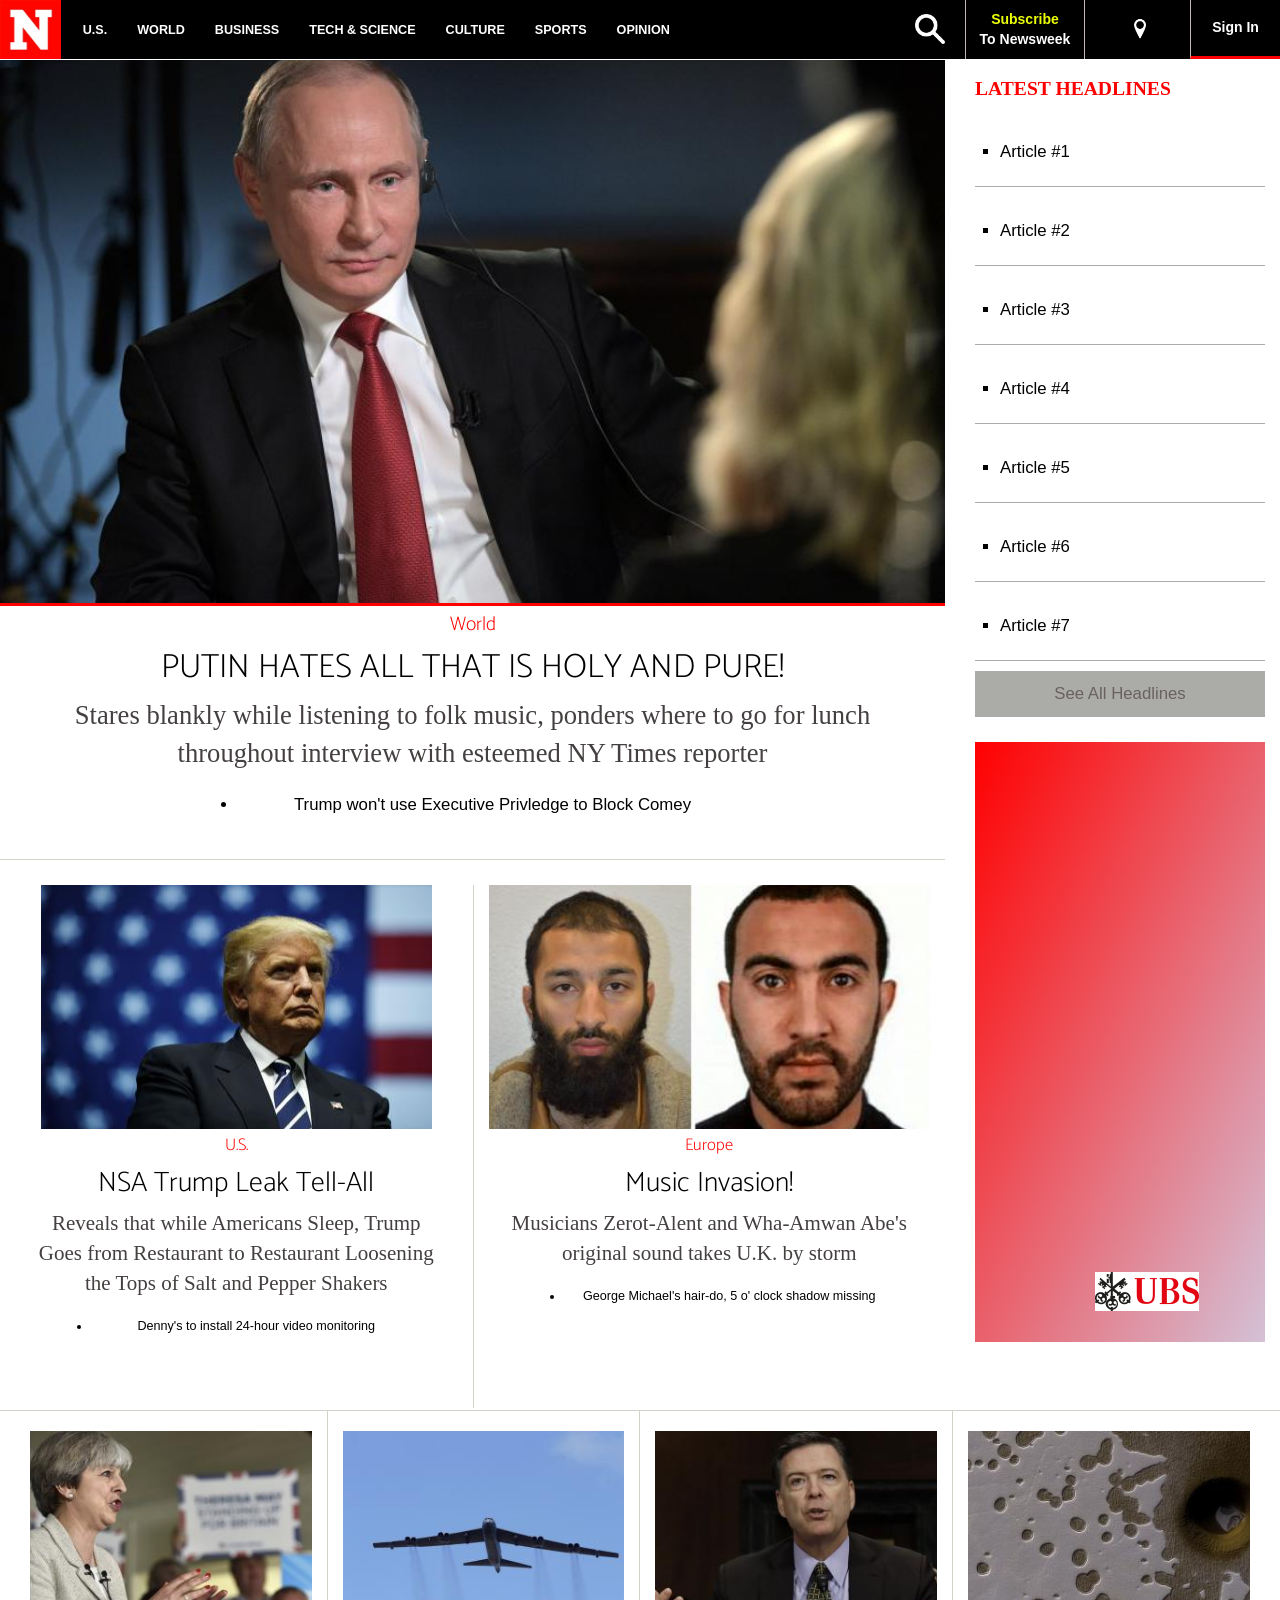
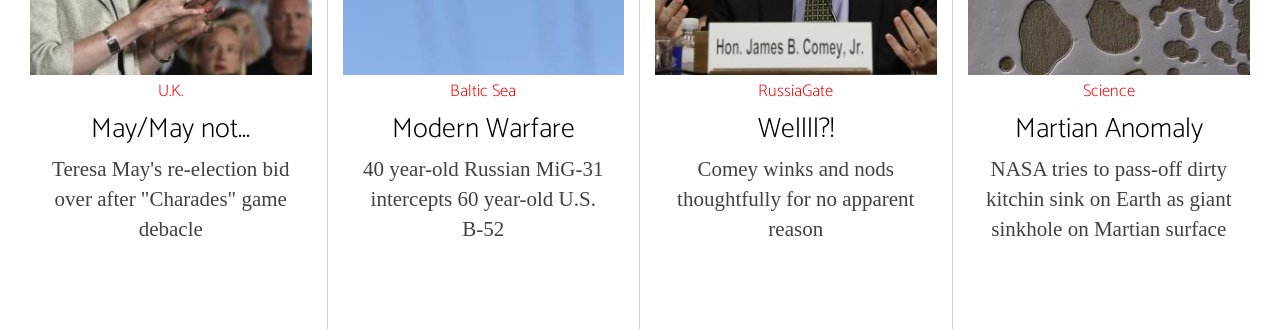
==== HTML/index_Res.html @ 5da63835 "File modified 9/12/2017 for resume" ====
<!DOCTYPE html>
<html lang="en">
  <head>
    <meta charset="utf-8">
    <meta http-equiv="X-UA-Compatible" content="IE=edge">
    <meta name="viewport" content="width=device-width, initial-scale=1">
    <title>Neil's Newsweek Clone</title>
    <link href="../CSS/normalize.css" type="text/css" rel="stylesheet" />
	<!--<link href="../CSS/mainNWK.css" type="text/css" rel="stylesheet" />-->   
    <!--<link href="https://maxcdn.bootstrapcdn.com/bootstrap/3.3.7/css/bootstrap.min.css" rel="stylesheet">-->
    <!--<link href="../../../bootstrap-3.3.7-dist/css/bootstrap.min.css" rel="stylesheet">-->
    <link href="../CSS/bootstrap.min.css" rel="stylesheet">
    <link href="../CSS/mainNWK.css" type="text/css" rel="stylesheet" /> 
    <link href="https://fonts.googleapis.com/css?family=Josefin+Sans" rel="stylesheet">
    <link href="https://fonts.googleapis.com/css?family=Catamaran:900|Tangerine" rel="stylesheet">
    <link rel="stylesheet" type="text/css" media="(max-width: 1200px)" href="../CSS/nswk1200.css" />
    <link rel="stylesheet" type="text/css" media="(max-width: 992px)" href="../CSS/nswk992.css" />
    <link rel="stylesheet" type="text/css" media="(max-width: 768px)" href="../CSS/nswk768.css" />
  </head>
  <body>
    <div class="col-md-12 col-lg-12" id="nav_bar">      
        <div class="mycol-10pct" id="logo_box">
            <div class="logo">
                <img id="logo_small" src="../IMAGES/sml_logoC.jpg" />
            </div>
            <div class="logo_full">
                <img id="logo_big" src="../IMAGES/big_logo.png" />
            </div>
        </div>
        <div class="hdr">
                <ul class="nav1">
                    <li class="clr1">U.S.</li>
                    <li class="clr2">WORLD</li>
                    <li class="clr2">BUSINESS</li>
                    <li class="clr2">TECH & SCIENCE</li>
                    <li class="clr2">CULTURE</li>
                    <li class="clr2">SPORTS</li>
                    <li class="clr2">OPINION</li>
                </ul>
        </div>
        <div class="hdr2">
                <div class="icons2" id="lines_icon">
                    <img class="scaled2" src="../IMAGES/lines.png" />
                </div>
                <ul class="rt_clicks">
                    <li class="clr3">Sign In</li>
                </ul>
                <div class="icons2" id="position_icon">
                    <img class="scaled2" src="../IMAGES/position.png" />
                </div>
                <ul class="rt_clicks">
                    <li class="clr4"><span id="ylw">Subscribe</span><br />To Newsweek</li>
                </ul>
                <div class="icons2" id="srch_icon">
                    <img class="scaled2" src="../IMAGES/srch.png" />
                </div>
        </div>        
    </div>
    <article class="col-md-9 col-lg-9" id="article_area">
        <div class="image1 col-md-12 col-lg-12" id="image1_area">
            <!--<img class="image1" src="../IMAGES/image1a.jpg" />-->
        </div>
        <div class="col-md-12 col-lg-12" id="title1_area">
            <div id="title1_hdr">
                World
            </div>
            <div id="title1_hdln">
                PUTIN HATES ALL THAT IS HOLY AND PURE!
            </div>
            <div id="title1_desc">
                Stares blankly while listening to folk music, ponders where 
                to go for lunch throughout interview with esteemed NY Times reporter
            </div>
            <div class="sub_hdln">
                <ul class="sub_hdln1">
                    <li>Trump won't use Executive Privledge to Block Comey</li>
                </ul>
            </div>
        </div>    
    <div class="col-xs-12 col-sm-6 col-md-6 col-lg-6">
        <div class="image2 col-md-12 col-lg-12" id="image2_area">
        </div>
        <div class="col-xs-12 col-sm-12 col-md-12 col-lg-12" id="title2_area">
            <div id="title2_hdr">
                U.S.
            </div>
            <div id="title2_hdln">
                NSA Trump Leak Tell-All
            </div>
            <div id="title2_desc">
                Reveals that while Americans Sleep, Trump Goes from Restaurant
                to Restaurant Loosening the Tops of Salt and Pepper Shakers
            </div>
            <div class="sub_hdln2">
                <ul class="sub_hdln21">
                    <li>Denny's to install 24-hour video monitoring</li>
                </ul>
            </div>
        </div> 
    </div>    
    <div class="col-xs-12 col-sm-6 col-md-6 col-lg-6 im23">
        <div class="image3 col-md-12 col-lg-12" id="image3_area">
        </div>
        <div class="col-xs-12 col-sm-12 col-md-12 col-lg-12" id="title2_area">
            <div id="title2_hdr">
                Europe
            </div>
            <div id="title2_hdln">
                Music Invasion! 
            </div>
            <div id="title2_desc">
                Musicians Zerot-Alent and Wha-Amwan Abe's original sound takes U.K. by storm
            </div>
            <div class="sub_hdln2">
                <ul class="sub_hdln21">
                    <li>George Michael's hair-do, 5 o' clock shadow missing</li>
                </ul>
            </div>
        </div>
    </div>    
    </article>
    <div class="col-md-3 col-lg-3" id="iters_area">  
        <div id="hl_area">
            LATEST HEADLINES
        </div>
        <ul class="ulist1">
            <li class="u1_li1">
                Article #1
            </li>
        </ul>
        <ul class="ulist1">
            <li class="u1_li1">
                Article #2
            </li>
        </ul>
        <ul class="ulist1">
            <li class="u1_li1">
                Article #3
            </li>
        </ul>
        <ul class="ulist1">
            <li class="u1_li1">
                Article #4
            </li>
        </ul>
        <ul class="ulist1">
            <li class="u1_li1">
                Article #5
            </li>
        </ul>
        <ul class="ulist1">
            <li class="u1_li1">
                Article #6
            </li>
        </ul>
        <ul class="ulist1">
            <li class="u1_li1">
                Article #7
            </li>
        </ul>
      <div id="link1_area">
          See All Headlines
      </div>
      <div id="ad1_area">
          <img id="usb_ad" src="../IMAGES/ubs_add1.gif" />
      </div>
    </div>
    <article class="col-md-12 col-lg-12" id="article_area2">   
        <div class="col-md-3 col-lg-3" id="img4">
            <div class="image4 col-md-12 col-lg-12" id="image4_area">
            </div>
            <div class="col-md-12 col-lg-12" id="title3_area">
                <div id="title2_hdr">
                    U.K.
                </div>
                <div id="title2_hdln">
                    May/May not... 
                </div>
                <div id="title2_desc">
                    Teresa May's re-election bid over after "Charades" game debacle
                </div>
            </div>
        </div>
        <div class="col-md-3 col-lg-3" id="img5">
            <div class="image5 col-md-12 col-lg-12" id="image5_area">
            </div>
            <div class="col-md-12 col-lg-12" id="title3_area">
                <div id="title2_hdr">
                    Baltic Sea
                </div>
                <div id="title2_hdln">
                    Modern Warfare 
                </div>
                <div id="title2_desc">
                    40 year-old Russian MiG-31 intercepts 60 year-old U.S. B-52
                </div>
            </div>
        </div>
        <div class="col-md-3 col-lg-3" id="img6">    
            <div class="image6 col-md-12 col-lg-12" id="image6_area">
            </div>
            <div class="col-md-12 col-lg-12" id="title3_area">
                <div id="title2_hdr">
                    RussiaGate
                </div>
                <div id="title2_hdln">
                    Wellll?!
                </div>
                <div id="title2_desc">
                    Comey winks and nods thoughtfully 
                    for no apparent reason
                </div>
            </div>
        </div>
        <div class="col-md-3 col-lg-3" id="img7">
            <div class="image7 col-md-12 col-lg-12" id="image7_area">
            </div>
            <div class="col-md-12 col-lg-12" id="title3_area">
                <div id="title2_hdr">
                    Science
                </div>
                <div id="title2_hdln">
                    Martian Anomaly 
                </div>
                <div id="title2_desc">
                    NASA tries to pass-off dirty kitchin sink  
                    on Earth as giant sinkhole on Martian surface
                </div>
            </div>
        </div>   
    </article>
    <!-- jQuery (necessary for Bootstrap's JavaScript plugins) -->
    <script src="https://ajax.googleapis.com/ajax/libs/jquery/1.12.4/jquery.min.js"></script>
    <script src="js/bootstrap.min.js"></script>
  </body>
</html>
---- CSS/mainNWK.css ----
/* Begin Modifications to Bootstrap: 

.container-fluid {
  padding-right: 15px;
  padding-left: 1px;
  margin-right: auto;
  margin-left: auto;
}*/

/*  End Modifications to Bootstrap:  */

body {
    min-width: 534px;
}

[class*="col-"] {
    /*border: 1px solid red;*/
    background-color: #fff;
    text-align: left;
}

#nav_bar {
    height: 60px;
    padding-left: 0px;
    background-color: #000;
    border-bottom: 1px solid #fff;
}

#logo_box {
    border-bottom: 1px solid #f000;
}

#image1_area {
    height: 546px;
}

.image1 {
    background-image: url(../IMAGES/image1a.jpg);
    background-size: cover;
    background-position: center;
    border-bottom: 3px solid #f00;
}

.im23 {
    border-left: 1px solid #d0d3c7;
}

#image2_area {
    height: 244px;
}

.image2 {
    background-image: url(../IMAGES/image2.jpg);
    /*background-size: cover;*/
    background-repeat: no-repeat;
    background-position: center;
}

#image3_area {
    height: 244px;
}

.image3 {
    background-image: url(../IMAGES/image3.jpg);
    background-size: cover;
    background-repeat: no-repeat;
    background-position: center;
}

.image4 {
    background-image: url(../IMAGES/image4.jpg);
    background-size: cover;
    background-repeat: no-repeat;
    background-position: center;
}

#image4_area {
    height: 244px;
}

.image5 {
    background-image: url(../IMAGES/image5.jpg);
    background-size: cover;
    background-repeat: no-repeat;
    background-position: center;
}

#image5_area {
    height: 244px;
}

.image6 {
    background-image: url(../IMAGES/image6.jpg);
    background-size: cover;
    background-repeat: no-repeat;
    background-position: center;
}

#image6_area {
    height: 244px;
}

.image7 {
    background-image: url(../IMAGES/image7.jpg);
    background-size: cover;
    background-repeat: no-repeat;
    background-position: center;
}

#image7_area {
    height: 244px;
}

#iters_area {
    height: 1300px; /*946px;*/
    /*float: right;*/
}

#hl_area {
    width: 100%;
    color: #ff0000;
    font-size: 1.4em;
    font-family: Times;
    font-weight: 700;
    box-sizing: padding-box;
    /*border-bottom: 1px solid #abaca8;*/
    padding-top: 15px;
    padding-bottom: 15px;
    text-align: left;
}

.ulist1 {
   /* list-style-position: ouside; */
    border-bottom: 1px solid #abaca8;
}

.u1_li1 {
    color: #000;
    font-size: 1.2em;
    text-align: left;
    list-style-type: square;
    padding-top: 22px;
    padding-bottom: 22px;
    margin-left: -15px;
}

#link1_area {
    width: 100%;
    color: #6a6161;
    font-size: 1.2em;
    padding-top: 10px;
    padding-bottom: 10px;
    background-color: #abaca8;
    box-sizing: padding-box;
    border: 1px solid #abaca8;
    text-align: center;
}

#ad1_area {
    width: 100%;
    height: 600px;
    background: linear-gradient(to right bottom, #ff0000, #d4c1d6); /*(#c4c4c4, #fff);*/
    box-sizing: padding-box;
    /*border: 1px solid red;*/
    margin-top: 25px;
}

#usb_ad {
    position: relative;
    top: 530px;
    left: 120px;
}

#article_area {
    padding-left: 0px;
    height: 1350px; /*946px;*/
}

#article_area2 {
    /*height: 1300px; /*946px;*/
    /*padding-top: 20px;*/
    border-top: 1px solid #d0d3c7;
}

#title1_area {
    height: 254px; /*144px;*/
    border-bottom: 1px solid #d0d3c7;
    margin-bottom: 25px;
}

#title1_hdr {
    font-family: 'Catamaran', sans-serif;
    color: #ff0000;
    font-size: 1.4em;
    font-weight: 200;
    text-align: center;
    margin: 5px auto 5px auto;
}

#title2_area {
    height: 254px; /*144px;*/
    /*border-bottom: 1px solid #d0d3c7;*/
    margin-bottom: 25px;
}

#title2_hdr {
    font-family: 'Catamaran', sans-serif;
    color: #ff0000;
    font-size: 1.2em;
    font-weight: 200;
    text-align: center;
    margin: 5px auto 5px auto;
    word-wrap: break-word;
}

#title1_hdln {
    font-family: 'Catamaran', sans-serif;
    color: #000;
    font-size: 2.4em;
    font-weight: 200;
    text-align: center;
    margin: 5px auto 5px auto;
}

#title2_hdln {
    font-family: 'Catamaran', sans-serif;
    color: #000;
    font-size: 2.0em;
    font-weight: 200;
    text-align: center;
    margin: 5px auto 5px auto;
    word-wrap: break-word;
}

#title1_desc {
    font-family: Times;
    color: #454040;
    font-size: 1.9em;
    font-weight: 200;
    text-align: center;
    margin: 5px auto 5px auto;
}

#title2_desc {
    font-family: Times;
    color: #454040;
    font-size: 1.5em;
    font-weight: 200;
    text-align: center;
    margin: 5px auto 5px auto;
    word-wrap: break-word;
}

#title3_area {
    height: 254px; /*144px;*/
    /*border-bottom: 1px solid #d0d3c7;
    margin-bottom: 25px;*/
}

.sub_hdln1 {
    width: 60%;
    color: #000;
    font-size: 1.2em;
    text-align: center;
    margin: 20px auto 5px auto;
}

.sub_hdln2 {
    width: 90%;
    color: #000;
    font-size: 0.9em;
    text-align: center;
    margin: 20px auto 5px auto;
}

.sub_hdln11 {
    list-style-position: inside;
}

.sub_hdln12 {
    list-style-position: inside;
}

.mycol-10pct {
    width: 5%;
    height: 59px;
    background-color: #000;
    float: left
}

.logo {
    border-bottom: 1px solid #f000;
}

.logo_full {
    display: none;
}

#logo_small {
    width: 61px;
    height: 60px;
    border-bottom: 1px solid #fff;
}

.hdr {
    width: 56%;
    height: 100%;
    background-color: #000;
    margin: -1px auto 0 0.75%;
    float: left;
}

.hdr2 {
    width: 37.5%;
    height: 100%;
    background-color: #000;
    margin: -1px auto 0 0.75%;
    float: right;
}

.nav1 {
    position: relative;
    top: 23px;
    list-style-type: none;
    height: 32px;
    float: left;
}

.clr1, .clr2 {
    color: #fff;
    font-weight: 600;
    font-size: 0.9em;
    margin-left: 20px;
    margin-right: 10px;
    float: left;
}

.clr1 {
    margin-left: -30px;
}

.clr3, .clr4 {
    width: 90px;
    height: 60px;
    color: #fff;
    font-weight: 600;
    text-align: center;
    border-left: 1px solid #c3b5b5;
    list-style-type: none;
    padding-top: 18px;
    margin-right: 10px;
    margin-left: -30px;
    float: right;
}

.clr3 {
    margin-right: -35px;
    border-bottom: 3px solid #ff0000;
}

.clr4 {
    width: 120px;
    border-right: 1px solid #c3b5b5;
    padding-top: 10px;
}

.icons2 {
    width: 30px;
    height: 60px;
    margin-left: 10px;
    float: right;
}

#srch_icon {
    padding-top: 15px;
    margin-right: 10px;
}

#position_icon {
    padding-top: 15px;
    margin-right: 25px;
}

#lines_icon {
    display: none;
    padding-top: 15px;
    margin-right: 25px;
}

.scaled2 {
    width: 100%;
}

.rt_clicks {
    margin-right: 20px;
    float: right;
}

#ylw {
    color: #ecff04;
}

#img4, #img5, #img6 {
    padding-top: 20px;
    border-right: 1px solid #d0d3c7;
}

#img7 {
    padding-top: 20px;
}
---- CSS/mainNWK.css ----
/* Begin Modifications to Bootstrap: 

.container-fluid {
  padding-right: 15px;
  padding-left: 1px;
  margin-right: auto;
  margin-left: auto;
}*/

/*  End Modifications to Bootstrap:  */

body {
    min-width: 534px;
}

[class*="col-"] {
    /*border: 1px solid red;*/
    background-color: #fff;
    text-align: left;
}

#nav_bar {
    height: 60px;
    padding-left: 0px;
    background-color: #000;
    border-bottom: 1px solid #fff;
}

#logo_box {
    border-bottom: 1px solid #f000;
}

#image1_area {
    height: 546px;
}

.image1 {
    background-image: url(../IMAGES/image1a.jpg);
    background-size: cover;
    background-position: center;
    border-bottom: 3px solid #f00;
}

.im23 {
    border-left: 1px solid #d0d3c7;
}

#image2_area {
    height: 244px;
}

.image2 {
    background-image: url(../IMAGES/image2.jpg);
    /*background-size: cover;*/
    background-repeat: no-repeat;
    background-position: center;
}

#image3_area {
    height: 244px;
}

.image3 {
    background-image: url(../IMAGES/image3.jpg);
    background-size: cover;
    background-repeat: no-repeat;
    background-position: center;
}

.image4 {
    background-image: url(../IMAGES/image4.jpg);
    background-size: cover;
    background-repeat: no-repeat;
    background-position: center;
}

#image4_area {
    height: 244px;
}

.image5 {
    background-image: url(../IMAGES/image5.jpg);
    background-size: cover;
    background-repeat: no-repeat;
    background-position: center;
}

#image5_area {
    height: 244px;
}

.image6 {
    background-image: url(../IMAGES/image6.jpg);
    background-size: cover;
    background-repeat: no-repeat;
    background-position: center;
}

#image6_area {
    height: 244px;
}

.image7 {
    background-image: url(../IMAGES/image7.jpg);
    background-size: cover;
    background-repeat: no-repeat;
    background-position: center;
}

#image7_area {
    height: 244px;
}

#iters_area {
    height: 1300px; /*946px;*/
    /*float: right;*/
}

#hl_area {
    width: 100%;
    color: #ff0000;
    font-size: 1.4em;
    font-family: Times;
    font-weight: 700;
    box-sizing: padding-box;
    /*border-bottom: 1px solid #abaca8;*/
    padding-top: 15px;
    padding-bottom: 15px;
    text-align: left;
}

.ulist1 {
   /* list-style-position: ouside; */
    border-bottom: 1px solid #abaca8;
}

.u1_li1 {
    color: #000;
    font-size: 1.2em;
    text-align: left;
    list-style-type: square;
    padding-top: 22px;
    padding-bottom: 22px;
    margin-left: -15px;
}

#link1_area {
    width: 100%;
    color: #6a6161;
    font-size: 1.2em;
    padding-top: 10px;
    padding-bottom: 10px;
    background-color: #abaca8;
    box-sizing: padding-box;
    border: 1px solid #abaca8;
    text-align: center;
}

#ad1_area {
    width: 100%;
    height: 600px;
    background: linear-gradient(to right bottom, #ff0000, #d4c1d6); /*(#c4c4c4, #fff);*/
    box-sizing: padding-box;
    /*border: 1px solid red;*/
    margin-top: 25px;
}

#usb_ad {
    position: relative;
    top: 530px;
    left: 120px;
}

#article_area {
    padding-left: 0px;
    height: 1350px; /*946px;*/
}

#article_area2 {
    /*height: 1300px; /*946px;*/
    /*padding-top: 20px;*/
    border-top: 1px solid #d0d3c7;
}

#title1_area {
    height: 254px; /*144px;*/
    border-bottom: 1px solid #d0d3c7;
    margin-bottom: 25px;
}

#title1_hdr {
    font-family: 'Catamaran', sans-serif;
    color: #ff0000;
    font-size: 1.4em;
    font-weight: 200;
    text-align: center;
    margin: 5px auto 5px auto;
}

#title2_area {
    height: 254px; /*144px;*/
    /*border-bottom: 1px solid #d0d3c7;*/
    margin-bottom: 25px;
}

#title2_hdr {
    font-family: 'Catamaran', sans-serif;
    color: #ff0000;
    font-size: 1.2em;
    font-weight: 200;
    text-align: center;
    margin: 5px auto 5px auto;
    word-wrap: break-word;
}

#title1_hdln {
    font-family: 'Catamaran', sans-serif;
    color: #000;
    font-size: 2.4em;
    font-weight: 200;
    text-align: center;
    margin: 5px auto 5px auto;
}

#title2_hdln {
    font-family: 'Catamaran', sans-serif;
    color: #000;
    font-size: 2.0em;
    font-weight: 200;
    text-align: center;
    margin: 5px auto 5px auto;
    word-wrap: break-word;
}

#title1_desc {
    font-family: Times;
    color: #454040;
    font-size: 1.9em;
    font-weight: 200;
    text-align: center;
    margin: 5px auto 5px auto;
}

#title2_desc {
    font-family: Times;
    color: #454040;
    font-size: 1.5em;
    font-weight: 200;
    text-align: center;
    margin: 5px auto 5px auto;
    word-wrap: break-word;
}

#title3_area {
    height: 254px; /*144px;*/
    /*border-bottom: 1px solid #d0d3c7;
    margin-bottom: 25px;*/
}

.sub_hdln1 {
    width: 60%;
    color: #000;
    font-size: 1.2em;
    text-align: center;
    margin: 20px auto 5px auto;
}

.sub_hdln2 {
    width: 90%;
    color: #000;
    font-size: 0.9em;
    text-align: center;
    margin: 20px auto 5px auto;
}

.sub_hdln11 {
    list-style-position: inside;
}

.sub_hdln12 {
    list-style-position: inside;
}

.mycol-10pct {
    width: 5%;
    height: 59px;
    background-color: #000;
    float: left
}

.logo {
    border-bottom: 1px solid #f000;
}

.logo_full {
    display: none;
}

#logo_small {
    width: 61px;
    height: 60px;
    border-bottom: 1px solid #fff;
}

.hdr {
    width: 56%;
    height: 100%;
    background-color: #000;
    margin: -1px auto 0 0.75%;
    float: left;
}

.hdr2 {
    width: 37.5%;
    height: 100%;
    background-color: #000;
    margin: -1px auto 0 0.75%;
    float: right;
}

.nav1 {
    position: relative;
    top: 23px;
    list-style-type: none;
    height: 32px;
    float: left;
}

.clr1, .clr2 {
    color: #fff;
    font-weight: 600;
    font-size: 0.9em;
    margin-left: 20px;
    margin-right: 10px;
    float: left;
}

.clr1 {
    margin-left: -30px;
}

.clr3, .clr4 {
    width: 90px;
    height: 60px;
    color: #fff;
    font-weight: 600;
    text-align: center;
    border-left: 1px solid #c3b5b5;
    list-style-type: none;
    padding-top: 18px;
    margin-right: 10px;
    margin-left: -30px;
    float: right;
}

.clr3 {
    margin-right: -35px;
    border-bottom: 3px solid #ff0000;
}

.clr4 {
    width: 120px;
    border-right: 1px solid #c3b5b5;
    padding-top: 10px;
}

.icons2 {
    width: 30px;
    height: 60px;
    margin-left: 10px;
    float: right;
}

#srch_icon {
    padding-top: 15px;
    margin-right: 10px;
}

#position_icon {
    padding-top: 15px;
    margin-right: 25px;
}

#lines_icon {
    display: none;
    padding-top: 15px;
    margin-right: 25px;
}

.scaled2 {
    width: 100%;
}

.rt_clicks {
    margin-right: 20px;
    float: right;
}

#ylw {
    color: #ecff04;
}

#img4, #img5, #img6 {
    padding-top: 20px;
    border-right: 1px solid #d0d3c7;
}

#img7 {
    padding-top: 20px;
}
---- CSS/nswk1200.css ----
.hdr, .rt_clicks, #position_icon {
    display: none;
}

#lines_icon {
    display: inline-block;
    margin-right: 5px;
}

#lines_icon, #srch_icon {
    width: 50px;
    padding-left: 20px;
    border-left: 1px solid #c3b5b5;
}
---- CSS/nswk992.css ----
.logo {
    display: none;
}
        
.logo_full {
    display: inline-block;
}

#logo_big {
    width: 200px;
    height: 60px;
    border-bottom: 1px solid #fff;
}

.mycol-10pct {
    width: 20%;
    height: 60px;
    background-color: #000;
    float: left;
}

.sub_hdln, .sub_hdln2 {
    display: none;
}

#iters_area {
    background-color: #eaeaea;
}

#hl_area {
    text-align: center;
}

.u1_li1 {
    list-style-position: inside;
    text-align: center;
    margin-left: -45px;
}
---- CSS/nswk768.css ----
.logo {
    display: inline-block;
}
        
.logo_full {
    display: none;
}

#srch_icon {
    display: none;
}

.mycol-10pct {
    width: 59px;
    height: 60px;
}

.im23 {
    float: left;
    clear: left;
}

#hl_area {
    width: 100%;
}

#iters_area {
    height: 800px; 
   /* opacity: 0.1;*/
}

#article_area {
    height: 1800px;
}

.im23 {
    border-left: 0px solid #d0d3c7;
}
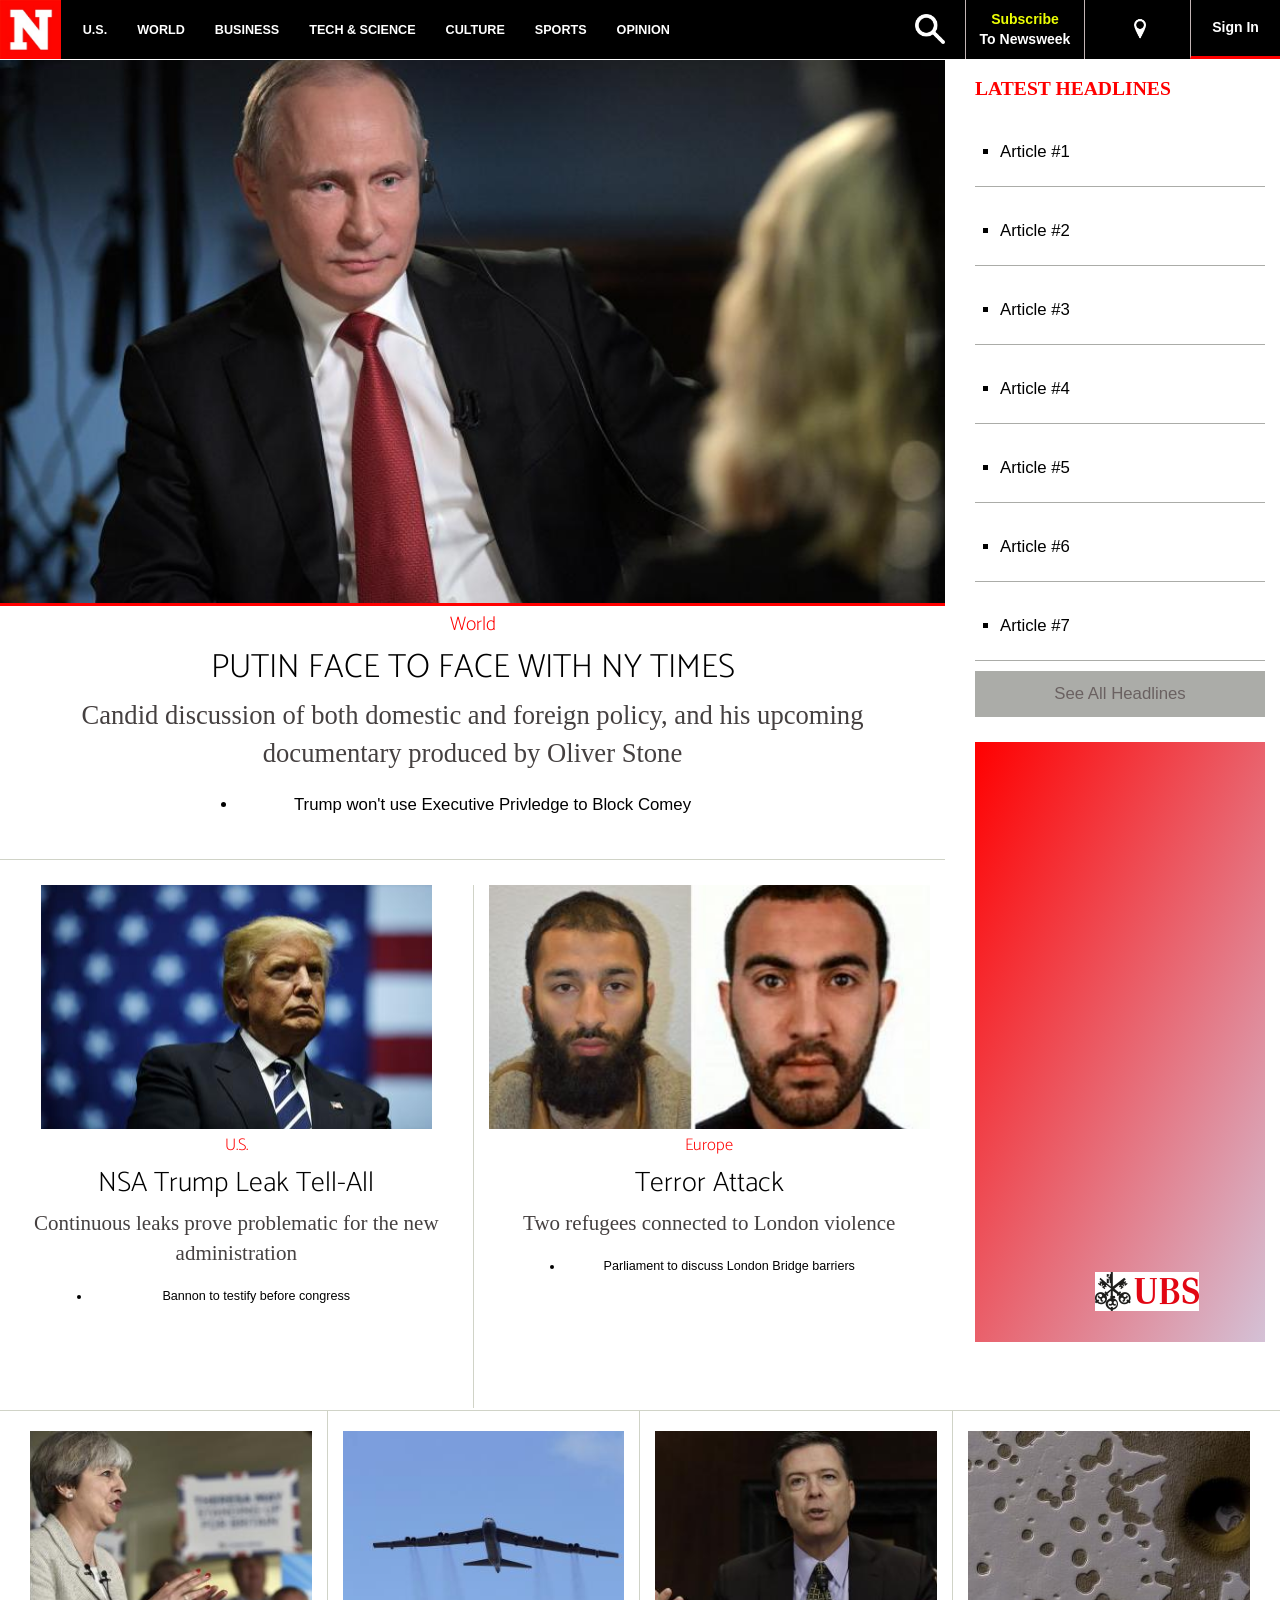
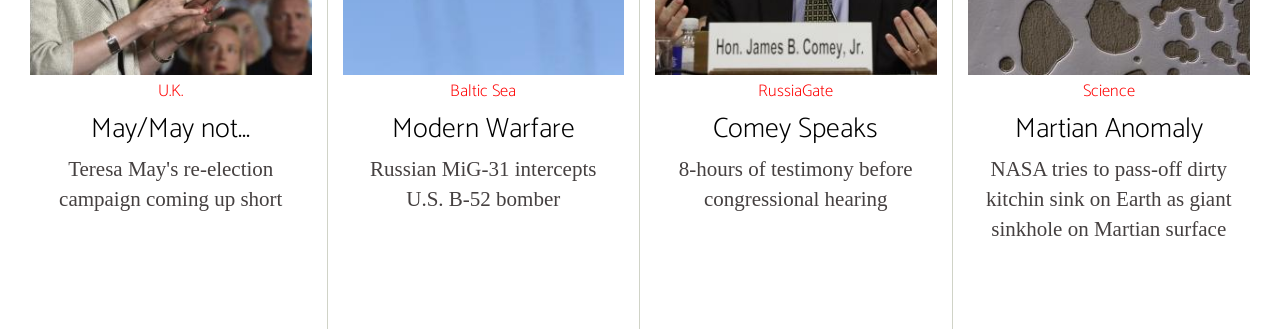
==== commit df082adc: "9/22 updates for new resume" ====
--- a/HTML/index_Res.html
+++ b/HTML/index_Res.html
@@ -65,11 +65,11 @@
                 World
             </div>
             <div id="title1_hdln">
-                PUTIN HATES ALL THAT IS HOLY AND PURE!
+                PUTIN FACE TO FACE WITH NY TIMES
             </div>
             <div id="title1_desc">
-                Stares blankly while listening to folk music, ponders where 
-                to go for lunch throughout interview with esteemed NY Times reporter
+                Candid discussion of both domestic and foreign policy, and 
+                his upcoming documentary produced by Oliver Stone
             </div>
             <div class="sub_hdln">
                 <ul class="sub_hdln1">
@@ -88,12 +88,11 @@
                 NSA Trump Leak Tell-All
             </div>
             <div id="title2_desc">
-                Reveals that while Americans Sleep, Trump Goes from Restaurant
-                to Restaurant Loosening the Tops of Salt and Pepper Shakers
+                Continuous leaks prove problematic for the new administration
             </div>
             <div class="sub_hdln2">
                 <ul class="sub_hdln21">
-                    <li>Denny's to install 24-hour video monitoring</li>
+                    <li>Bannon to testify before congress</li>
                 </ul>
             </div>
         </div> 
@@ -106,14 +105,14 @@
                 Europe
             </div>
             <div id="title2_hdln">
-                Music Invasion! 
+                Terror Attack 
             </div>
             <div id="title2_desc">
-                Musicians Zerot-Alent and Wha-Amwan Abe's original sound takes U.K. by storm
+                Two refugees connected to London violence
             </div>
             <div class="sub_hdln2">
                 <ul class="sub_hdln21">
-                    <li>George Michael's hair-do, 5 o' clock shadow missing</li>
+                    <li>Parliament to discuss London Bridge barriers</li>
                 </ul>
             </div>
         </div>
@@ -177,7 +176,7 @@
                     May/May not... 
                 </div>
                 <div id="title2_desc">
-                    Teresa May's re-election bid over after "Charades" game debacle
+                    Teresa May's re-election campaign coming up short
                 </div>
             </div>
         </div>
@@ -192,7 +191,7 @@
                     Modern Warfare 
                 </div>
                 <div id="title2_desc">
-                    40 year-old Russian MiG-31 intercepts 60 year-old U.S. B-52
+                    Russian MiG-31 intercepts U.S. B-52 bomber
                 </div>
             </div>
         </div>
@@ -204,11 +203,10 @@
                     RussiaGate
                 </div>
                 <div id="title2_hdln">
-                    Wellll?!
-                </div>
-                <div id="title2_desc">
-                    Comey winks and nods thoughtfully 
-                    for no apparent reason
+                    Comey Speaks
+                </div>
+                <div id="title2_desc">
+                    8-hours of testimony before congressional hearing 
                 </div>
             </div>
         </div>
